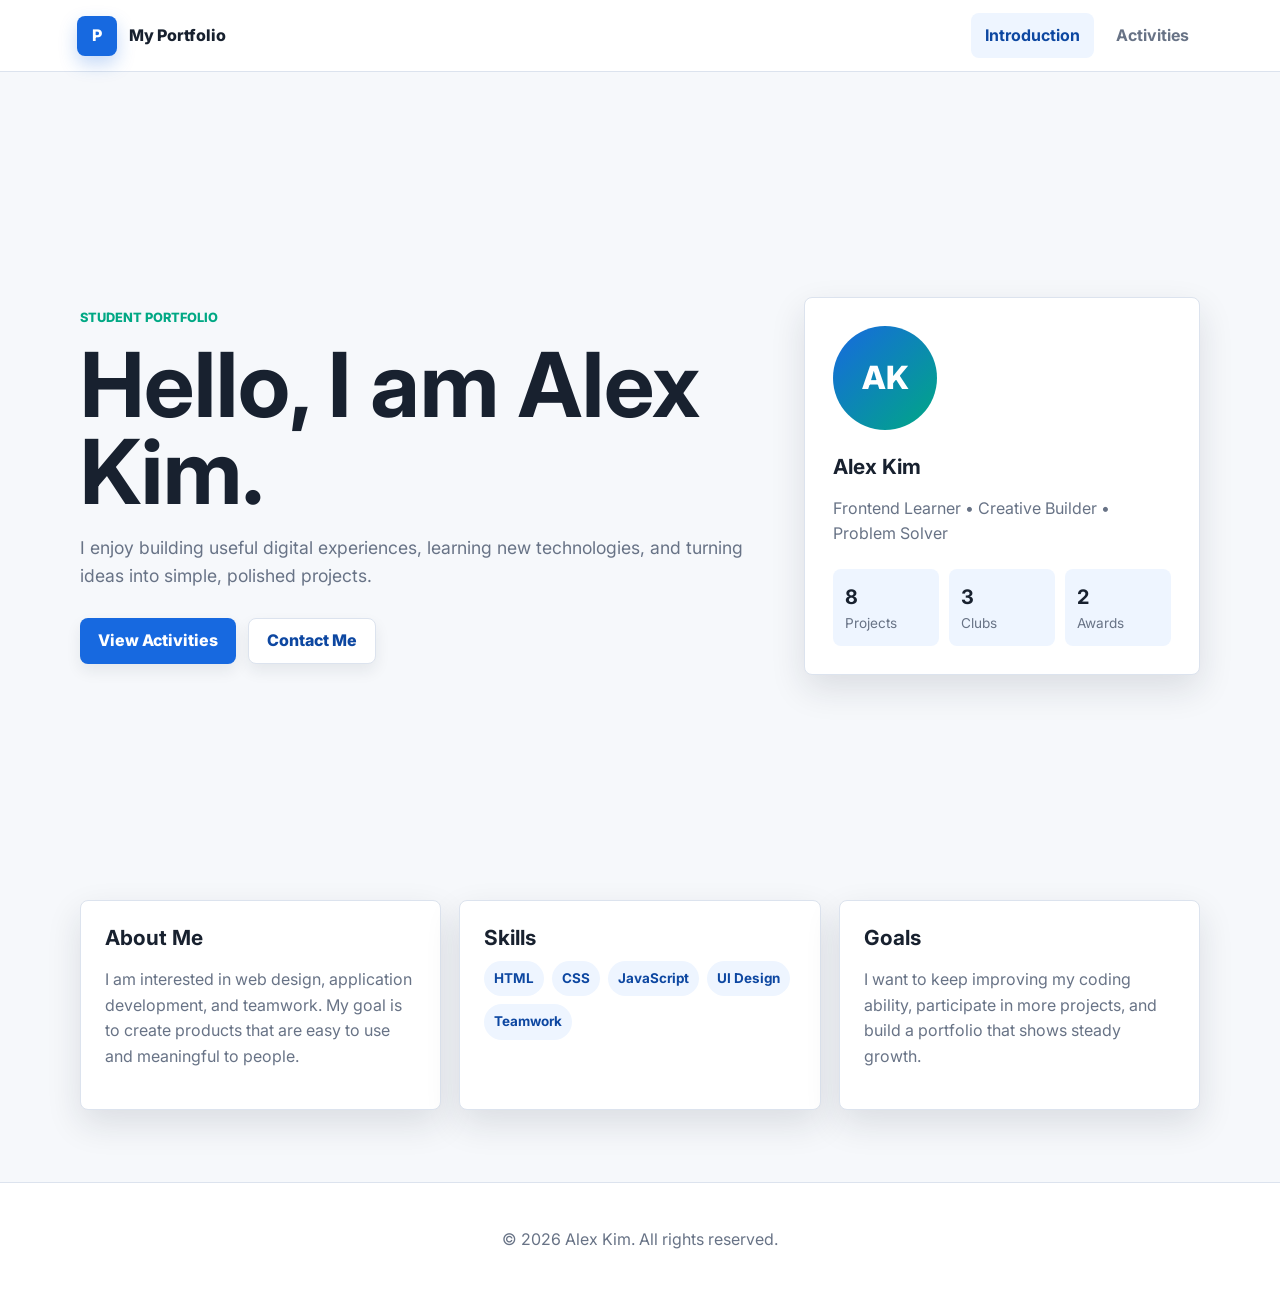
==== index.html @ 2221d52b "Add portfolio website" ====
<!DOCTYPE html>
<html lang="en">
<head>
  <meta charset="UTF-8">
  <meta name="viewport" content="width=device-width, initial-scale=1.0">
  <title>Portfolio | Introduction</title>
  <link rel="preconnect" href="https://fonts.googleapis.com">
  <link rel="preconnect" href="https://fonts.gstatic.com" crossorigin>
  <link href="https://fonts.googleapis.com/css2?family=Inter:wght@400;500;600;700;800&display=swap" rel="stylesheet">
  <link rel="stylesheet" href="styles.css">
</head>
<body>
  <header class="app-bar">
    <a class="brand" href="index.html" aria-label="Portfolio home">
      <span class="brand-mark">P</span>
      <span>My Portfolio</span>
    </a>

    <button class="nav-toggle" type="button" aria-label="Open menu" aria-expanded="false">
      <span></span>
      <span></span>
      <span></span>
    </button>

    <nav class="nav-menu" aria-label="Main navigation">
      <a href="index.html" data-page="intro">Introduction</a>
      <a href="activities.html" data-page="activities">Activities</a>
    </nav>
  </header>

  <main>
    <section class="hero section">
      <div class="hero-copy">
        <p class="eyebrow">Student Portfolio</p>
        <h1>Hello, I am Alex Kim.</h1>
        <p class="hero-text">
          I enjoy building useful digital experiences, learning new technologies,
          and turning ideas into simple, polished projects.
        </p>
        <div class="hero-actions">
          <a class="button primary" href="activities.html">View Activities</a>
          <a class="button secondary" href="mailto:hello@example.com">Contact Me</a>
        </div>
      </div>

      <div class="profile-panel" aria-label="Profile summary">
        <div class="avatar">AK</div>
        <h2>Alex Kim</h2>
        <p>Frontend Learner • Creative Builder • Problem Solver</p>
        <div class="profile-stats">
          <span><strong>8</strong> Projects</span>
          <span><strong>3</strong> Clubs</span>
          <span><strong>2</strong> Awards</span>
        </div>
      </div>
    </section>

    <section class="section content-grid">
      <article class="card">
        <h2>About Me</h2>
        <p>
          I am interested in web design, application development, and teamwork.
          My goal is to create products that are easy to use and meaningful to people.
        </p>
      </article>

      <article class="card">
        <h2>Skills</h2>
        <div class="chip-list">
          <span>HTML</span>
          <span>CSS</span>
          <span>JavaScript</span>
          <span>UI Design</span>
          <span>Teamwork</span>
        </div>
      </article>

      <article class="card">
        <h2>Goals</h2>
        <p>
          I want to keep improving my coding ability, participate in more
          projects, and build a portfolio that shows steady growth.
        </p>
      </article>
    </section>
  </main>

  <footer class="footer">
    <p>&copy; 2026 Alex Kim. All rights reserved.</p>
  </footer>

  <script src="script.js"></script>
</body>
</html>
---- styles.css ----
:root {
  --bg: #f6f8fb;
  --surface: #ffffff;
  --surface-strong: #eef5ff;
  --text: #18212f;
  --muted: #687386;
  --primary: #1769e0;
  --primary-dark: #0d47a1;
  --accent: #00a884;
  --line: #dce3ee;
  --shadow: 0 14px 35px rgba(24, 33, 47, 0.12);
  --radius: 8px;
}

* {
  box-sizing: border-box;
}

body {
  margin: 0;
  background: var(--bg);
  color: var(--text);
  font-family: "Inter", Arial, sans-serif;
  line-height: 1.6;
}

a {
  color: inherit;
  text-decoration: none;
}

.app-bar {
  position: sticky;
  top: 0;
  z-index: 10;
  display: flex;
  align-items: center;
  justify-content: space-between;
  min-height: 72px;
  padding: 0 6vw;
  background: rgba(255, 255, 255, 0.92);
  border-bottom: 1px solid var(--line);
  backdrop-filter: blur(16px);
}

.brand {
  display: inline-flex;
  align-items: center;
  gap: 12px;
  font-weight: 800;
}

.brand-mark {
  display: grid;
  width: 40px;
  height: 40px;
  place-items: center;
  border-radius: var(--radius);
  background: var(--primary);
  color: white;
  box-shadow: 0 8px 18px rgba(23, 105, 224, 0.25);
}

.nav-menu {
  display: flex;
  gap: 8px;
}

.nav-menu a {
  padding: 10px 14px;
  border-radius: var(--radius);
  color: var(--muted);
  font-weight: 700;
}

.nav-menu a:hover,
.nav-menu a.active {
  background: var(--surface-strong);
  color: var(--primary-dark);
}

.nav-toggle {
  display: none;
  width: 42px;
  height: 42px;
  border: 0;
  border-radius: var(--radius);
  background: var(--surface-strong);
  cursor: pointer;
}

.nav-toggle span {
  display: block;
  width: 20px;
  height: 2px;
  margin: 5px auto;
  background: var(--text);
}

.section {
  width: min(1120px, 88vw);
  margin: 0 auto;
}

.hero {
  display: grid;
  grid-template-columns: minmax(0, 1.4fr) minmax(280px, 0.8fr);
  gap: 32px;
  align-items: center;
  min-height: calc(100vh - 72px);
  padding: 72px 0;
}

.eyebrow {
  margin: 0 0 12px;
  color: var(--accent);
  font-size: 0.8rem;
  font-weight: 800;
  letter-spacing: 0;
  text-transform: uppercase;
}

h1,
h2,
p {
  overflow-wrap: anywhere;
}

h1 {
  max-width: 760px;
  margin: 0;
  font-size: clamp(2.4rem, 8vw, 5.6rem);
  line-height: 0.98;
  letter-spacing: 0;
}

h2 {
  margin: 0 0 10px;
  font-size: 1.3rem;
  line-height: 1.25;
}

.hero-text,
.page-title p {
  max-width: 680px;
  color: var(--muted);
  font-size: 1.1rem;
}

.hero-actions {
  display: flex;
  flex-wrap: wrap;
  gap: 12px;
  margin-top: 28px;
}

.button {
  display: inline-flex;
  align-items: center;
  justify-content: center;
  min-height: 46px;
  padding: 0 18px;
  border-radius: var(--radius);
  font-weight: 800;
  box-shadow: 0 7px 15px rgba(24, 33, 47, 0.08);
}

.button.primary {
  background: var(--primary);
  color: white;
}

.button.secondary {
  background: var(--surface);
  color: var(--primary-dark);
  border: 1px solid var(--line);
}

.profile-panel,
.card,
.activity-card {
  border: 1px solid var(--line);
  border-radius: var(--radius);
  background: var(--surface);
  box-shadow: var(--shadow);
}

.profile-panel {
  padding: 28px;
}

.avatar {
  display: grid;
  width: 104px;
  height: 104px;
  margin-bottom: 24px;
  place-items: center;
  border-radius: 50%;
  background: linear-gradient(135deg, var(--primary), var(--accent));
  color: white;
  font-size: 2rem;
  font-weight: 800;
}

.profile-panel p {
  color: var(--muted);
}

.profile-stats {
  display: grid;
  grid-template-columns: repeat(3, 1fr);
  gap: 10px;
  margin-top: 22px;
}

.profile-stats span {
  padding: 12px;
  border-radius: var(--radius);
  background: var(--surface-strong);
  color: var(--muted);
  font-size: 0.85rem;
}

.profile-stats strong {
  display: block;
  color: var(--text);
  font-size: 1.25rem;
}

.content-grid {
  display: grid;
  grid-template-columns: repeat(3, 1fr);
  gap: 18px;
  padding-bottom: 72px;
}

.card {
  padding: 24px;
}

.card p,
.activity-card p {
  color: var(--muted);
}

.chip-list {
  display: flex;
  flex-wrap: wrap;
  gap: 8px;
}

.chip-list span {
  padding: 7px 10px;
  border-radius: 999px;
  background: var(--surface-strong);
  color: var(--primary-dark);
  font-size: 0.84rem;
  font-weight: 700;
}

.page-title {
  padding: 76px 0 28px;
}

.page-title h1 {
  font-size: clamp(2.2rem, 7vw, 4.4rem);
}

.activity-list {
  display: grid;
  gap: 18px;
  padding-bottom: 72px;
}

.activity-card {
  display: grid;
  grid-template-columns: 68px 1fr;
  gap: 20px;
  padding: 24px;
}

.activity-icon {
  display: grid;
  width: 58px;
  height: 58px;
  place-items: center;
  border-radius: var(--radius);
  background: var(--primary);
  color: white;
  font-weight: 800;
}

.activity-date {
  margin: 0 0 4px;
  color: var(--accent);
  font-size: 0.85rem;
  font-weight: 800;
}

.footer {
  padding: 28px 6vw;
  border-top: 1px solid var(--line);
  background: var(--surface);
  color: var(--muted);
  text-align: center;
}

@media (max-width: 760px) {
  .app-bar {
    padding: 0 5vw;
  }

  .nav-toggle {
    display: block;
  }

  .nav-menu {
    position: absolute;
    top: 72px;
    right: 5vw;
    left: 5vw;
    display: none;
    flex-direction: column;
    padding: 10px;
    border: 1px solid var(--line);
    border-radius: var(--radius);
    background: var(--surface);
    box-shadow: var(--shadow);
  }

  .nav-menu.open {
    display: flex;
  }

  .hero {
    grid-template-columns: 1fr;
    min-height: auto;
    padding: 48px 0;
  }

  .content-grid {
    grid-template-columns: 1fr;
  }

  .profile-stats {
    grid-template-columns: 1fr;
  }

  .activity-card {
    grid-template-columns: 1fr;
  }
}
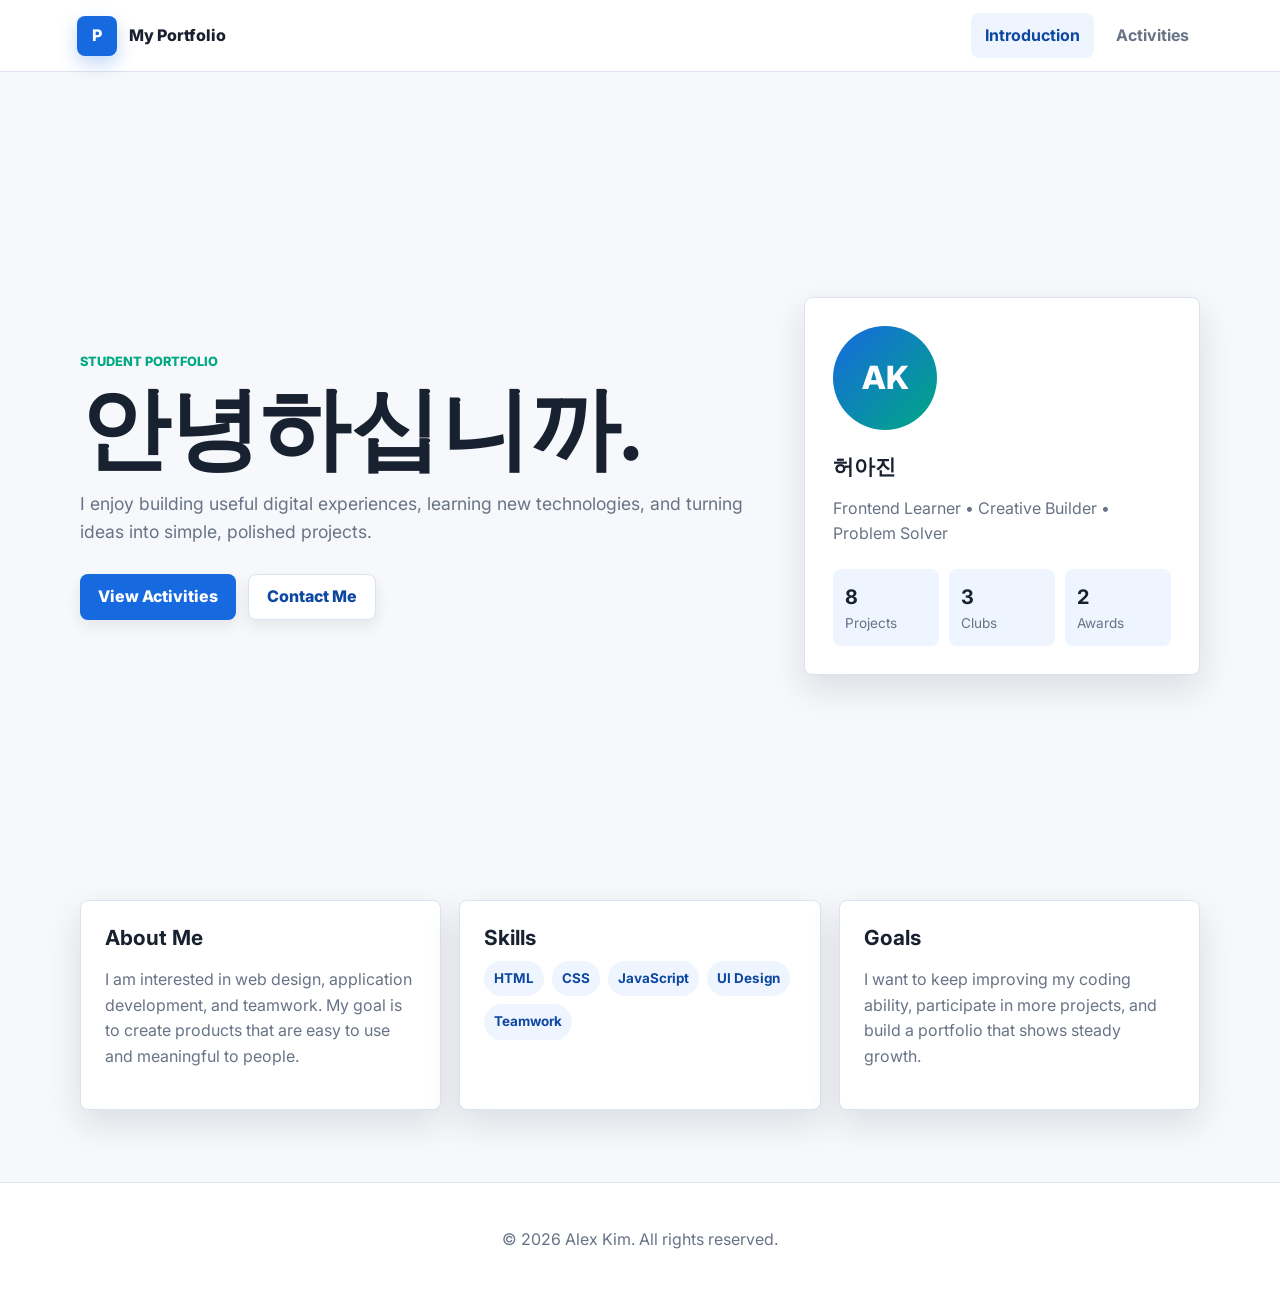
==== commit a43a555d: "Update index.html" ====
--- a/index.html
+++ b/index.html
@@ -32,7 +32,7 @@
     <section class="hero section">
       <div class="hero-copy">
         <p class="eyebrow">Student Portfolio</p>
-        <h1>Hello, I am Alex Kim.</h1>
+        <h1>안녕하십니까.</h1>
         <p class="hero-text">
           I enjoy building useful digital experiences, learning new technologies,
           and turning ideas into simple, polished projects.
@@ -45,7 +45,7 @@
 
       <div class="profile-panel" aria-label="Profile summary">
         <div class="avatar">AK</div>
-        <h2>Alex Kim</h2>
+        <h2>허아진</h2>
         <p>Frontend Learner • Creative Builder • Problem Solver</p>
         <div class="profile-stats">
           <span><strong>8</strong> Projects</span>
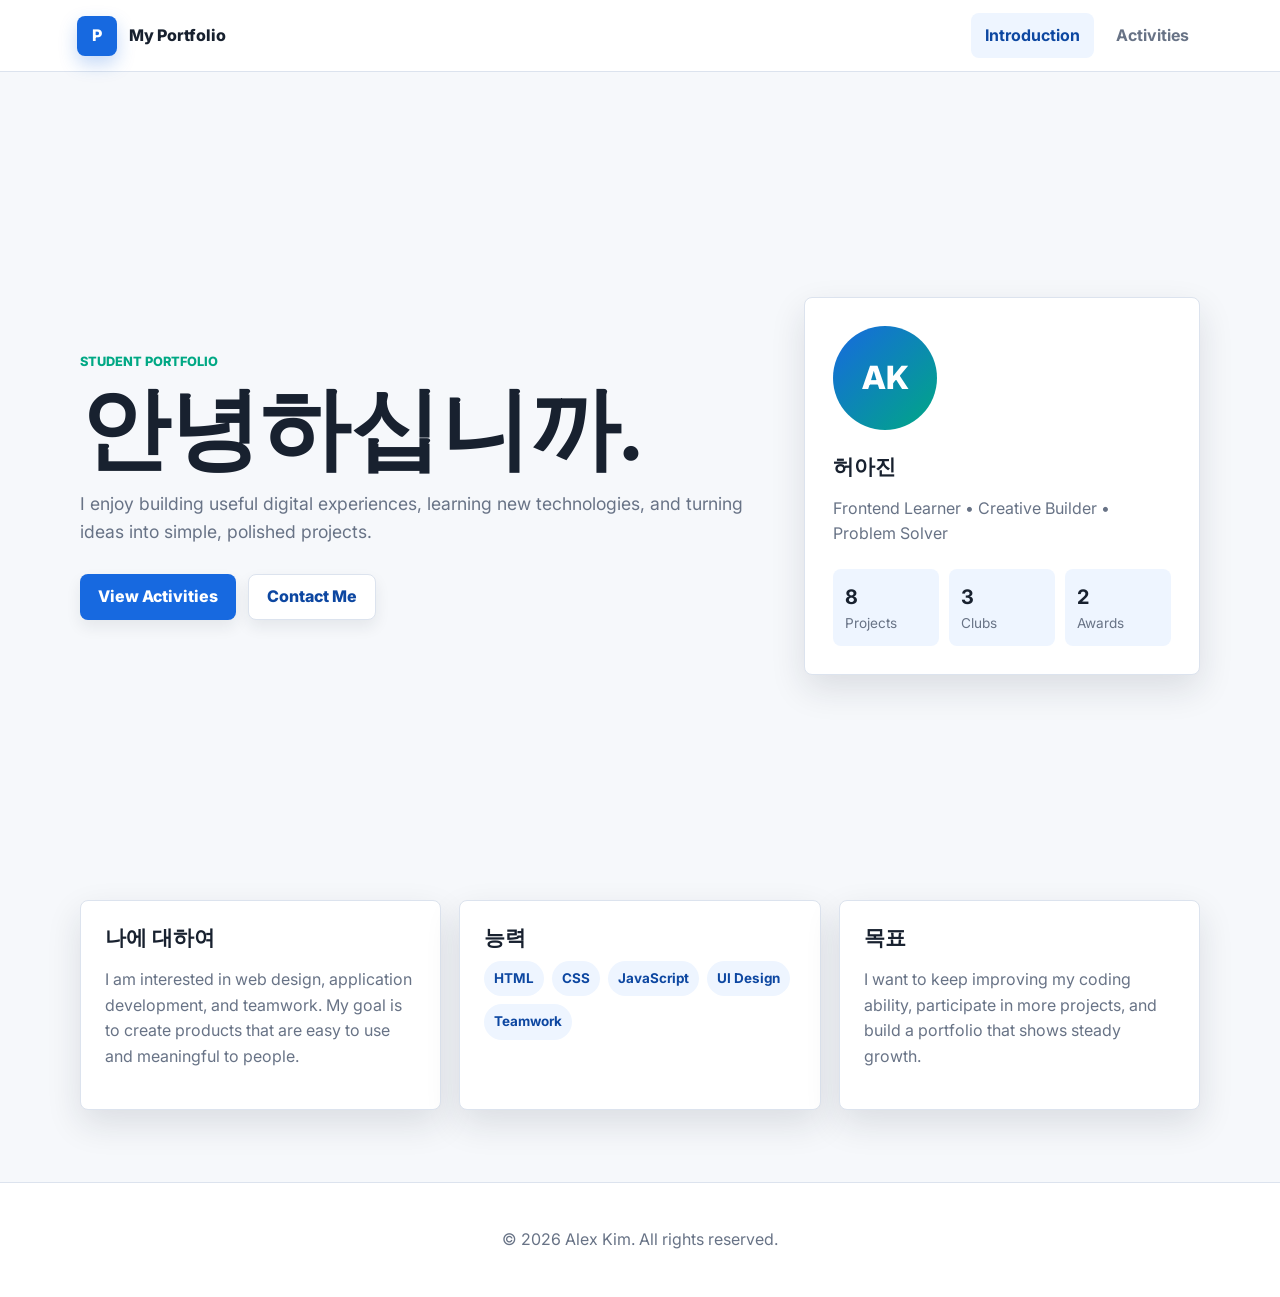
==== commit 182283ca: "Update index.html" ====
--- a/index.html
+++ b/index.html
@@ -57,7 +57,7 @@
 
     <section class="section content-grid">
       <article class="card">
-        <h2>About Me</h2>
+        <h2>나에 대하여</h2>
         <p>
           I am interested in web design, application development, and teamwork.
           My goal is to create products that are easy to use and meaningful to people.
@@ -65,7 +65,7 @@
       </article>
 
       <article class="card">
-        <h2>Skills</h2>
+        <h2>능력</h2>
         <div class="chip-list">
           <span>HTML</span>
           <span>CSS</span>
@@ -76,7 +76,7 @@
       </article>
 
       <article class="card">
-        <h2>Goals</h2>
+        <h2>목표</h2>
         <p>
           I want to keep improving my coding ability, participate in more
           projects, and build a portfolio that shows steady growth.
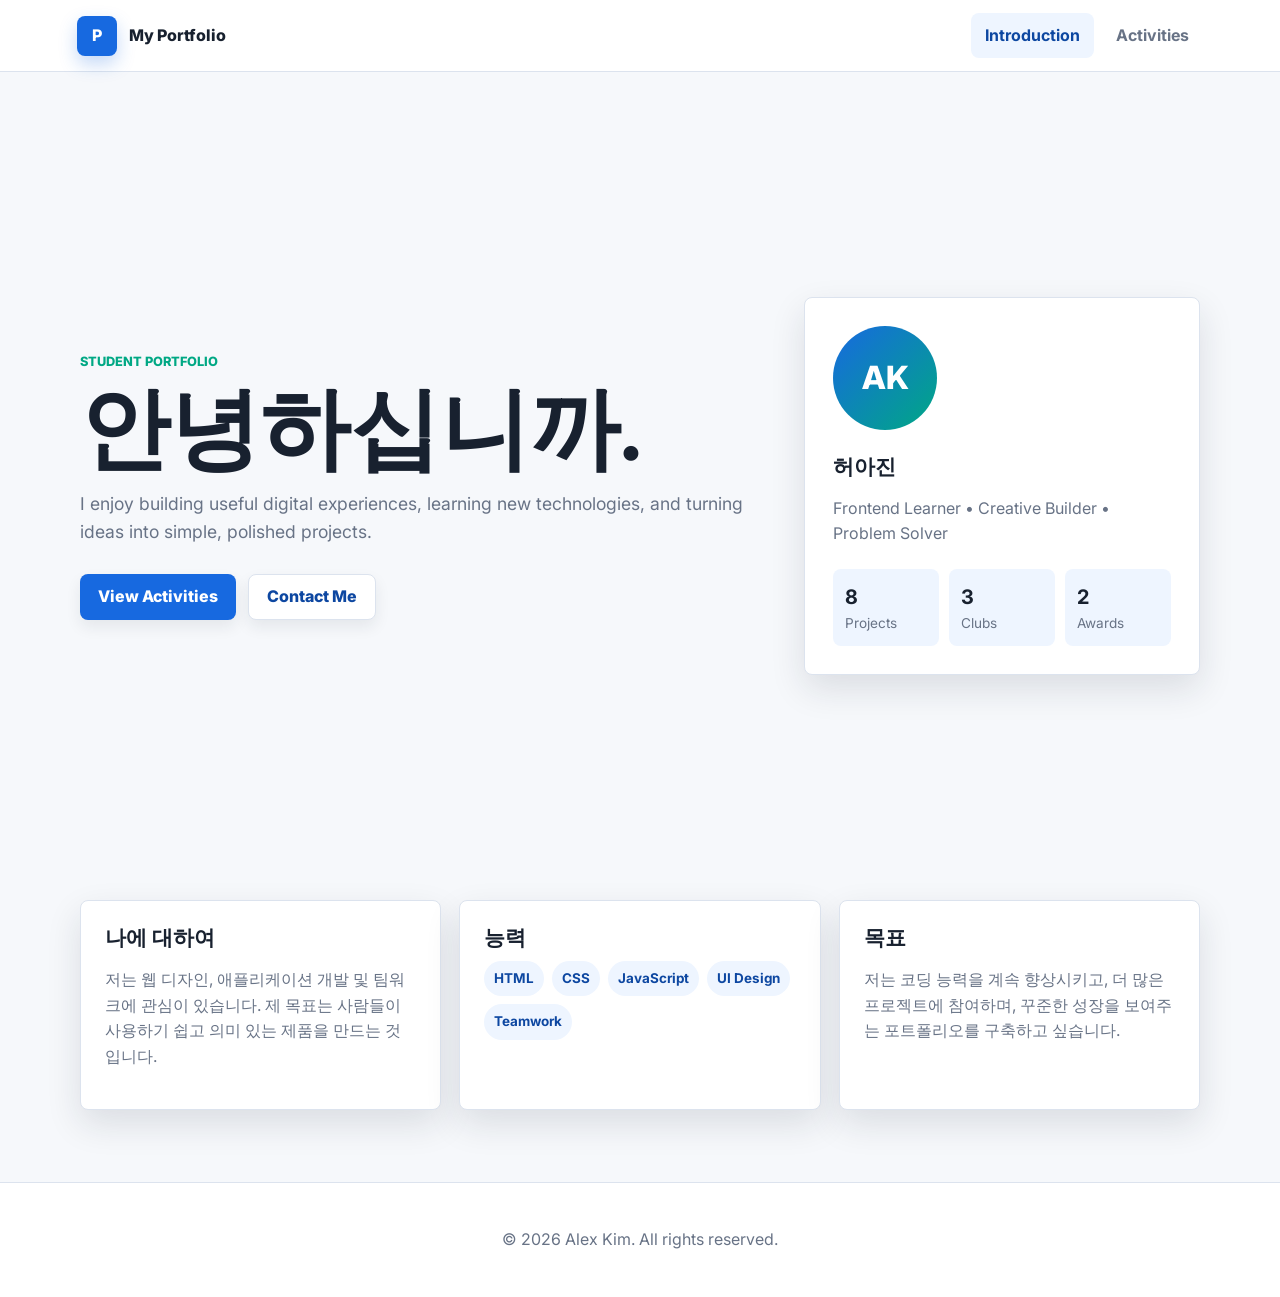
==== commit 71cac301: "Update index.html" ====
--- a/index.html
+++ b/index.html
@@ -59,8 +59,7 @@
       <article class="card">
         <h2>나에 대하여</h2>
         <p>
-          I am interested in web design, application development, and teamwork.
-          My goal is to create products that are easy to use and meaningful to people.
+          저는 웹 디자인, 애플리케이션 개발 및 팀워크에 관심이 있습니다. 제 목표는 사람들이 사용하기 쉽고 의미 있는 제품을 만드는 것입니다.
         </p>
       </article>
 
@@ -78,8 +77,7 @@
       <article class="card">
         <h2>목표</h2>
         <p>
-          I want to keep improving my coding ability, participate in more
-          projects, and build a portfolio that shows steady growth.
+          저는 코딩 능력을 계속 향상시키고, 더 많은 프로젝트에 참여하며, 꾸준한 성장을 보여주는 포트폴리오를 구축하고 싶습니다.
         </p>
       </article>
     </section>
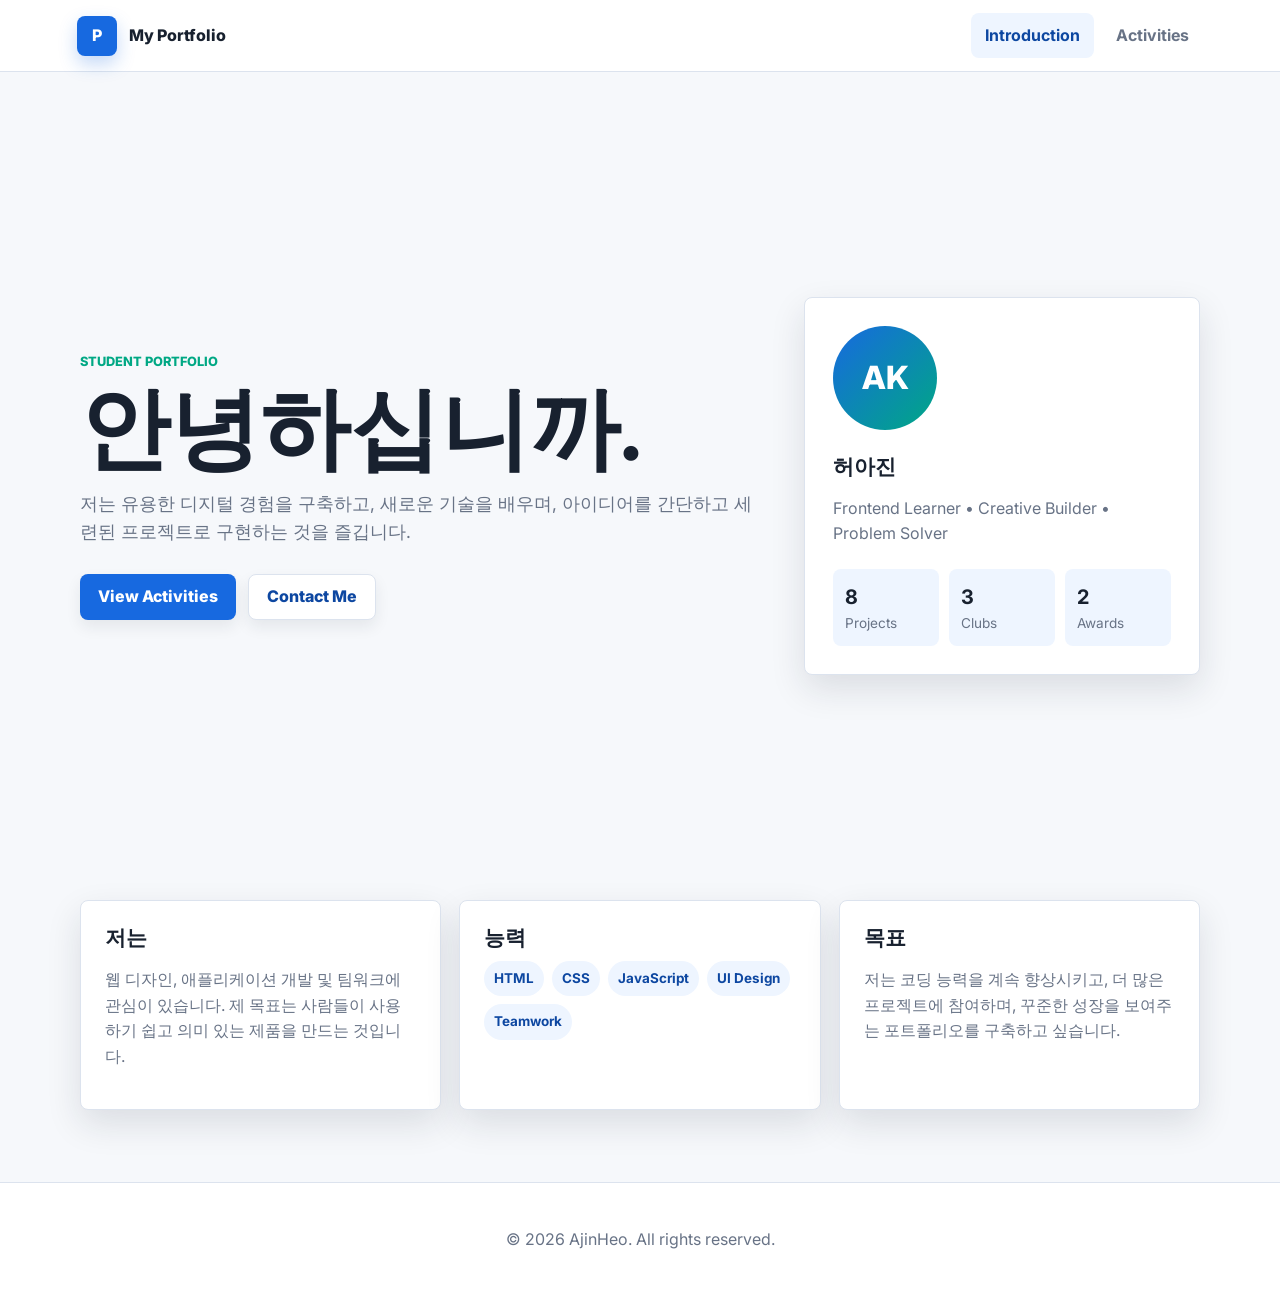
==== commit 8a4273e5: "Update index.html" ====
--- a/index.html
+++ b/index.html
@@ -34,8 +34,7 @@
         <p class="eyebrow">Student Portfolio</p>
         <h1>안녕하십니까.</h1>
         <p class="hero-text">
-          I enjoy building useful digital experiences, learning new technologies,
-          and turning ideas into simple, polished projects.
+          저는 유용한 디지털 경험을 구축하고, 새로운 기술을 배우며, 아이디어를 간단하고 세련된 프로젝트로 구현하는 것을 즐깁니다.
         </p>
         <div class="hero-actions">
           <a class="button primary" href="activities.html">View Activities</a>
@@ -57,9 +56,9 @@
 
     <section class="section content-grid">
       <article class="card">
-        <h2>나에 대하여</h2>
+        <h2>저는</h2>
         <p>
-          저는 웹 디자인, 애플리케이션 개발 및 팀워크에 관심이 있습니다. 제 목표는 사람들이 사용하기 쉽고 의미 있는 제품을 만드는 것입니다.
+          웹 디자인, 애플리케이션 개발 및 팀워크에 관심이 있습니다. 제 목표는 사람들이 사용하기 쉽고 의미 있는 제품을 만드는 것입니다.
         </p>
       </article>
 
@@ -84,7 +83,7 @@
   </main>
 
   <footer class="footer">
-    <p>&copy; 2026 Alex Kim. All rights reserved.</p>
+    <p>&copy; 2026 AjinHeo. All rights reserved.</p>
   </footer>
 
   <script src="script.js"></script>
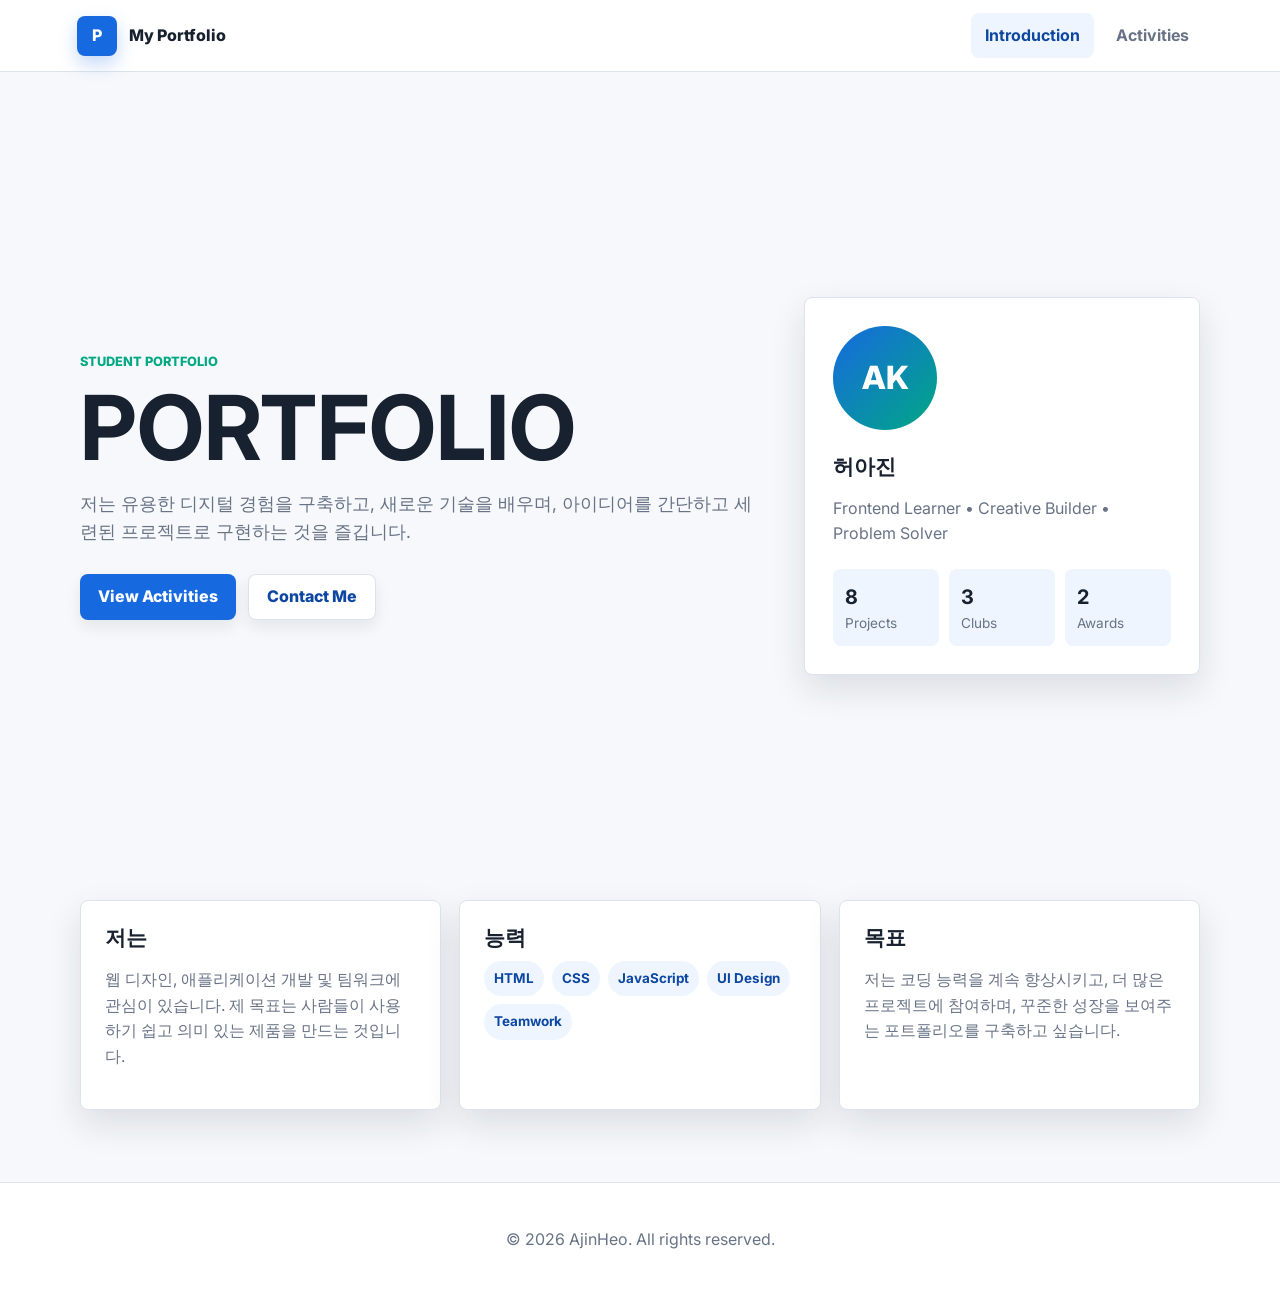
==== commit 916fbd77: "Update index.html" ====
--- a/index.html
+++ b/index.html
@@ -32,7 +32,7 @@
     <section class="hero section">
       <div class="hero-copy">
         <p class="eyebrow">Student Portfolio</p>
-        <h1>안녕하십니까.</h1>
+        <h1>PORTFOLIO</h1>
         <p class="hero-text">
           저는 유용한 디지털 경험을 구축하고, 새로운 기술을 배우며, 아이디어를 간단하고 세련된 프로젝트로 구현하는 것을 즐깁니다.
         </p>
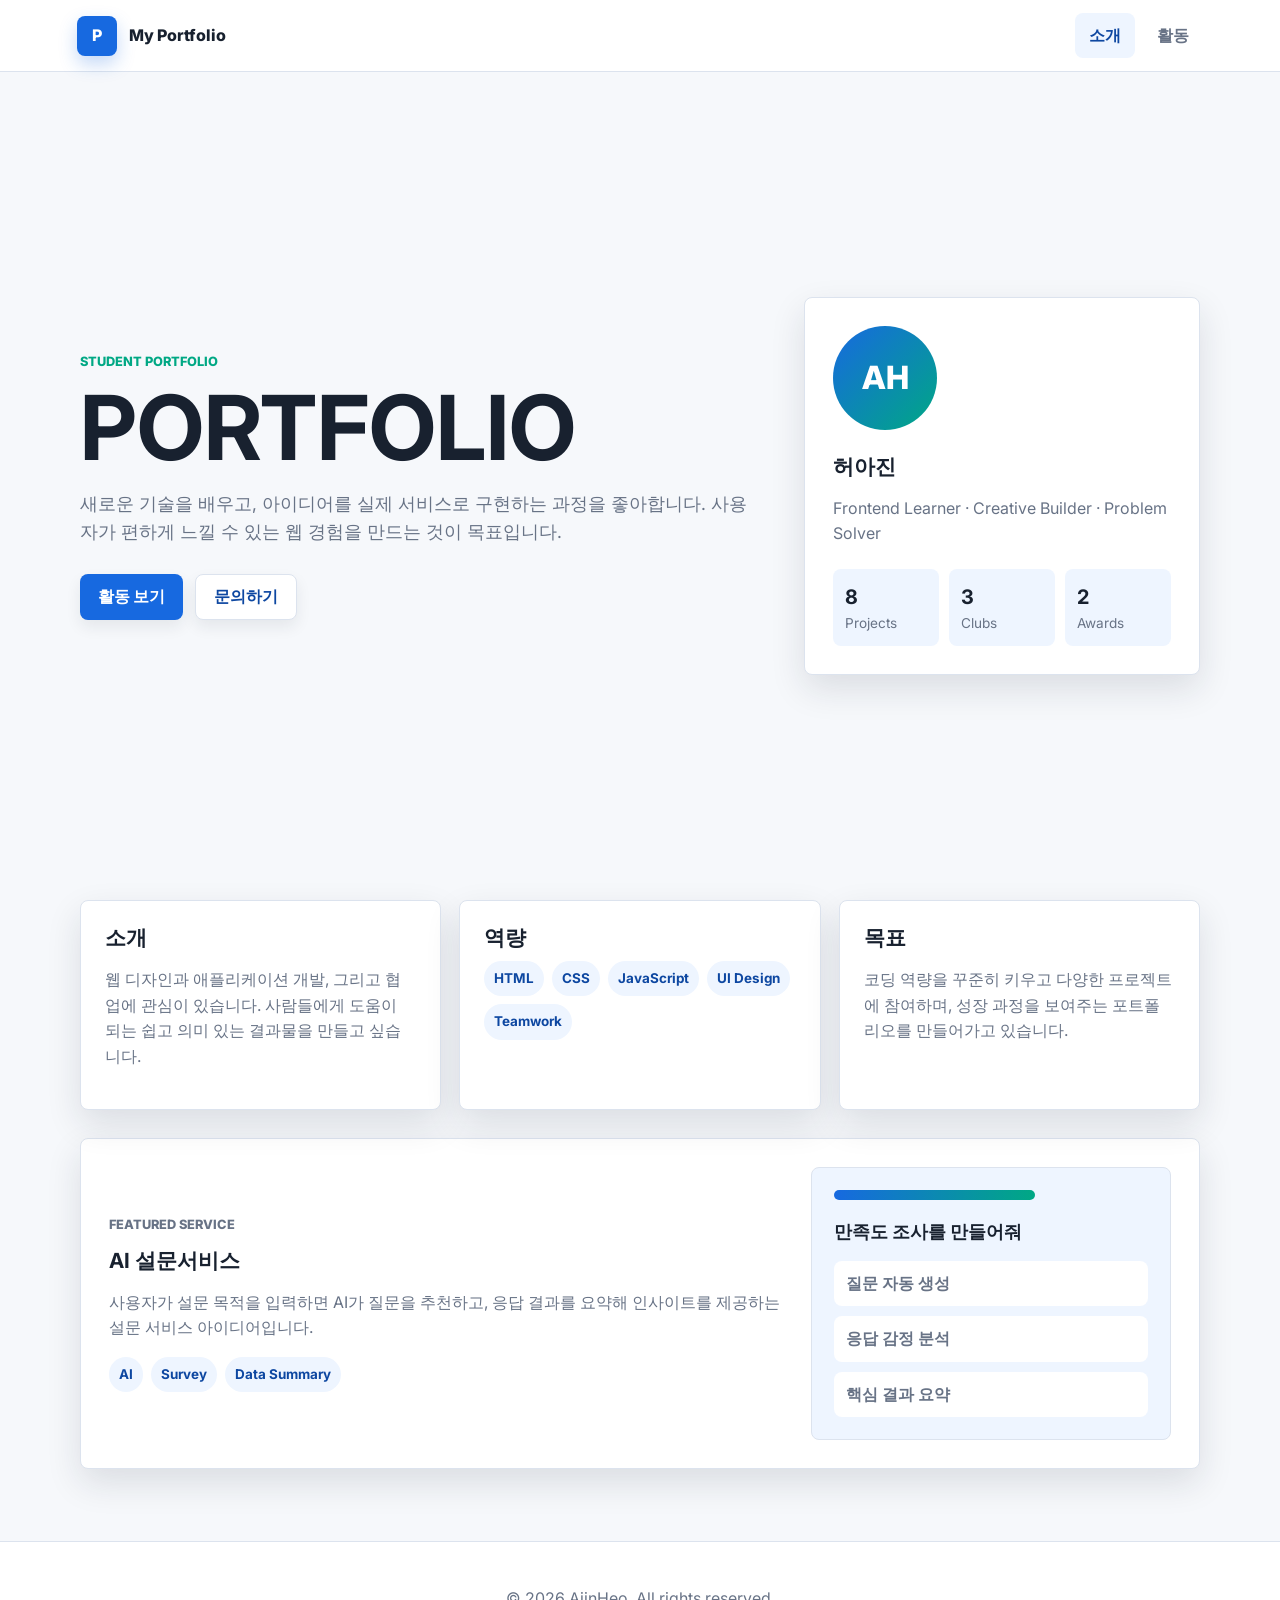
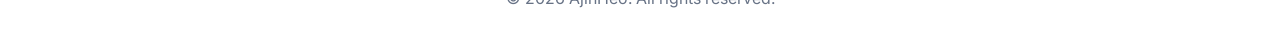
==== commit 2888c367: "Add AI survey service section" ====
--- a/index.html
+++ b/index.html
@@ -1,5 +1,5 @@
 <!DOCTYPE html>
-<html lang="en">
+<html lang="ko">
 <head>
   <meta charset="UTF-8">
   <meta name="viewport" content="width=device-width, initial-scale=1.0">
@@ -16,15 +16,15 @@
       <span>My Portfolio</span>
     </a>
 
-    <button class="nav-toggle" type="button" aria-label="Open menu" aria-expanded="false">
+    <button class="nav-toggle" type="button" aria-label="메뉴 열기" aria-expanded="false">
       <span></span>
       <span></span>
       <span></span>
     </button>
 
     <nav class="nav-menu" aria-label="Main navigation">
-      <a href="index.html" data-page="intro">Introduction</a>
-      <a href="activities.html" data-page="activities">Activities</a>
+      <a href="index.html" data-page="intro">소개</a>
+      <a href="activities.html" data-page="activities">활동</a>
     </nav>
   </header>
 
@@ -34,18 +34,19 @@
         <p class="eyebrow">Student Portfolio</p>
         <h1>PORTFOLIO</h1>
         <p class="hero-text">
-          저는 유용한 디지털 경험을 구축하고, 새로운 기술을 배우며, 아이디어를 간단하고 세련된 프로젝트로 구현하는 것을 즐깁니다.
+          새로운 기술을 배우고, 아이디어를 실제 서비스로 구현하는 과정을 좋아합니다.
+          사용자가 편하게 느낄 수 있는 웹 경험을 만드는 것이 목표입니다.
         </p>
         <div class="hero-actions">
-          <a class="button primary" href="activities.html">View Activities</a>
-          <a class="button secondary" href="mailto:hello@example.com">Contact Me</a>
+          <a class="button primary" href="activities.html">활동 보기</a>
+          <a class="button secondary" href="mailto:hello@example.com">문의하기</a>
         </div>
       </div>
 
       <div class="profile-panel" aria-label="Profile summary">
-        <div class="avatar">AK</div>
+        <div class="avatar">AH</div>
         <h2>허아진</h2>
-        <p>Frontend Learner • Creative Builder • Problem Solver</p>
+        <p>Frontend Learner · Creative Builder · Problem Solver</p>
         <div class="profile-stats">
           <span><strong>8</strong> Projects</span>
           <span><strong>3</strong> Clubs</span>
@@ -56,14 +57,15 @@
 
     <section class="section content-grid">
       <article class="card">
-        <h2>저는</h2>
+        <h2>소개</h2>
         <p>
-          웹 디자인, 애플리케이션 개발 및 팀워크에 관심이 있습니다. 제 목표는 사람들이 사용하기 쉽고 의미 있는 제품을 만드는 것입니다.
+          웹 디자인과 애플리케이션 개발, 그리고 협업에 관심이 있습니다.
+          사람들에게 도움이 되는 쉽고 의미 있는 결과물을 만들고 싶습니다.
         </p>
       </article>
 
       <article class="card">
-        <h2>능력</h2>
+        <h2>역량</h2>
         <div class="chip-list">
           <span>HTML</span>
           <span>CSS</span>
@@ -76,9 +78,35 @@
       <article class="card">
         <h2>목표</h2>
         <p>
-          저는 코딩 능력을 계속 향상시키고, 더 많은 프로젝트에 참여하며, 꾸준한 성장을 보여주는 포트폴리오를 구축하고 싶습니다.
+          코딩 역량을 꾸준히 키우고 다양한 프로젝트에 참여하며,
+          성장 과정을 보여주는 포트폴리오를 만들어가고 있습니다.
         </p>
       </article>
+    </section>
+
+    <section class="section featured-project">
+      <div class="project-copy">
+        <p class="eyebrow">Featured Service</p>
+        <h2>AI 설문서비스</h2>
+        <p>
+          사용자가 설문 목적을 입력하면 AI가 질문을 추천하고, 응답 결과를 요약해
+          인사이트를 제공하는 설문 서비스 아이디어입니다.
+        </p>
+        <div class="chip-list">
+          <span>AI</span>
+          <span>Survey</span>
+          <span>Data Summary</span>
+        </div>
+      </div>
+      <div class="survey-preview" aria-label="AI survey service preview">
+        <div class="survey-bar"></div>
+        <h3>만족도 조사를 만들어줘</h3>
+        <ul>
+          <li>질문 자동 생성</li>
+          <li>응답 감정 분석</li>
+          <li>핵심 결과 요약</li>
+        </ul>
+      </div>
     </section>
   </main>
 
--- a/styles.css
+++ b/styles.css
@@ -178,7 +178,9 @@
 
 .profile-panel,
 .card,
-.activity-card {
+.activity-card,
+.featured-project,
+.survey-preview {
   border: 1px solid var(--line);
   border-radius: var(--radius);
   background: var(--surface);
@@ -231,11 +233,58 @@
   display: grid;
   grid-template-columns: repeat(3, 1fr);
   gap: 18px;
-  padding-bottom: 72px;
+  padding-bottom: 28px;
 }
 
 .card {
   padding: 24px;
+}
+
+.featured-project {
+  display: grid;
+  grid-template-columns: minmax(0, 1fr) 360px;
+  gap: 24px;
+  align-items: center;
+  margin-bottom: 72px;
+  padding: 28px;
+}
+
+.project-copy p {
+  color: var(--muted);
+}
+
+.survey-preview {
+  padding: 22px;
+  background: var(--surface-strong);
+  box-shadow: none;
+}
+
+.survey-preview h3 {
+  margin: 18px 0 14px;
+  font-size: 1.1rem;
+}
+
+.survey-preview ul {
+  display: grid;
+  gap: 10px;
+  margin: 0;
+  padding: 0;
+  list-style: none;
+}
+
+.survey-preview li {
+  padding: 10px 12px;
+  border-radius: var(--radius);
+  background: var(--surface);
+  color: var(--muted);
+  font-weight: 700;
+}
+
+.survey-bar {
+  width: 64%;
+  height: 10px;
+  border-radius: 999px;
+  background: linear-gradient(90deg, var(--primary), var(--accent));
 }
 
 .card p,
@@ -295,6 +344,27 @@
   color: var(--accent);
   font-size: 0.85rem;
   font-weight: 800;
+}
+
+.highlight-activity {
+  border-color: rgba(23, 105, 224, 0.35);
+  background: linear-gradient(135deg, #ffffff 0%, #eef5ff 100%);
+}
+
+.feature-list {
+  display: grid;
+  grid-template-columns: repeat(3, 1fr);
+  gap: 10px;
+  margin: 18px 0;
+}
+
+.feature-list span {
+  padding: 12px;
+  border-radius: var(--radius);
+  background: var(--surface);
+  color: var(--primary-dark);
+  font-weight: 800;
+  text-align: center;
 }
 
 .footer {
@@ -342,6 +412,10 @@
     grid-template-columns: 1fr;
   }
 
+  .featured-project {
+    grid-template-columns: 1fr;
+  }
+
   .profile-stats {
     grid-template-columns: 1fr;
   }
@@ -349,4 +423,8 @@
   .activity-card {
     grid-template-columns: 1fr;
   }
-}
+
+  .feature-list {
+    grid-template-columns: 1fr;
+  }
+}
